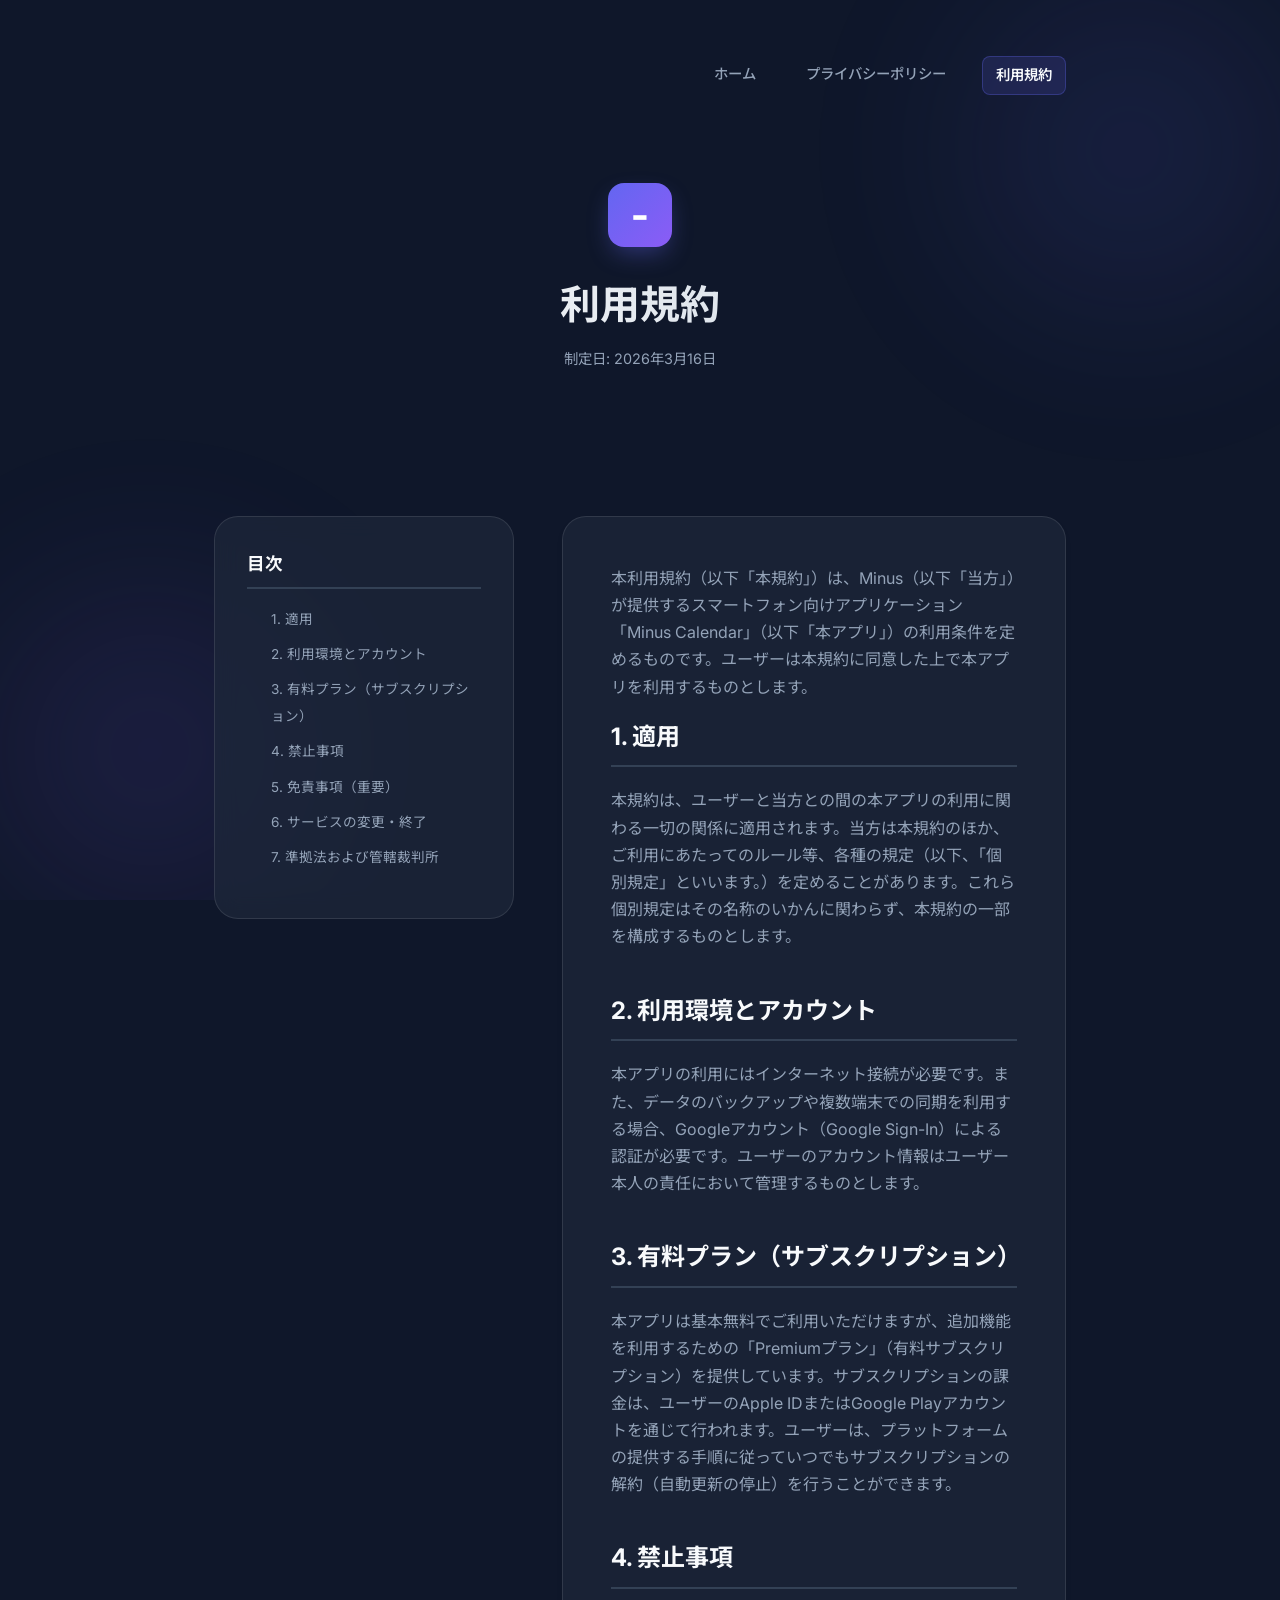
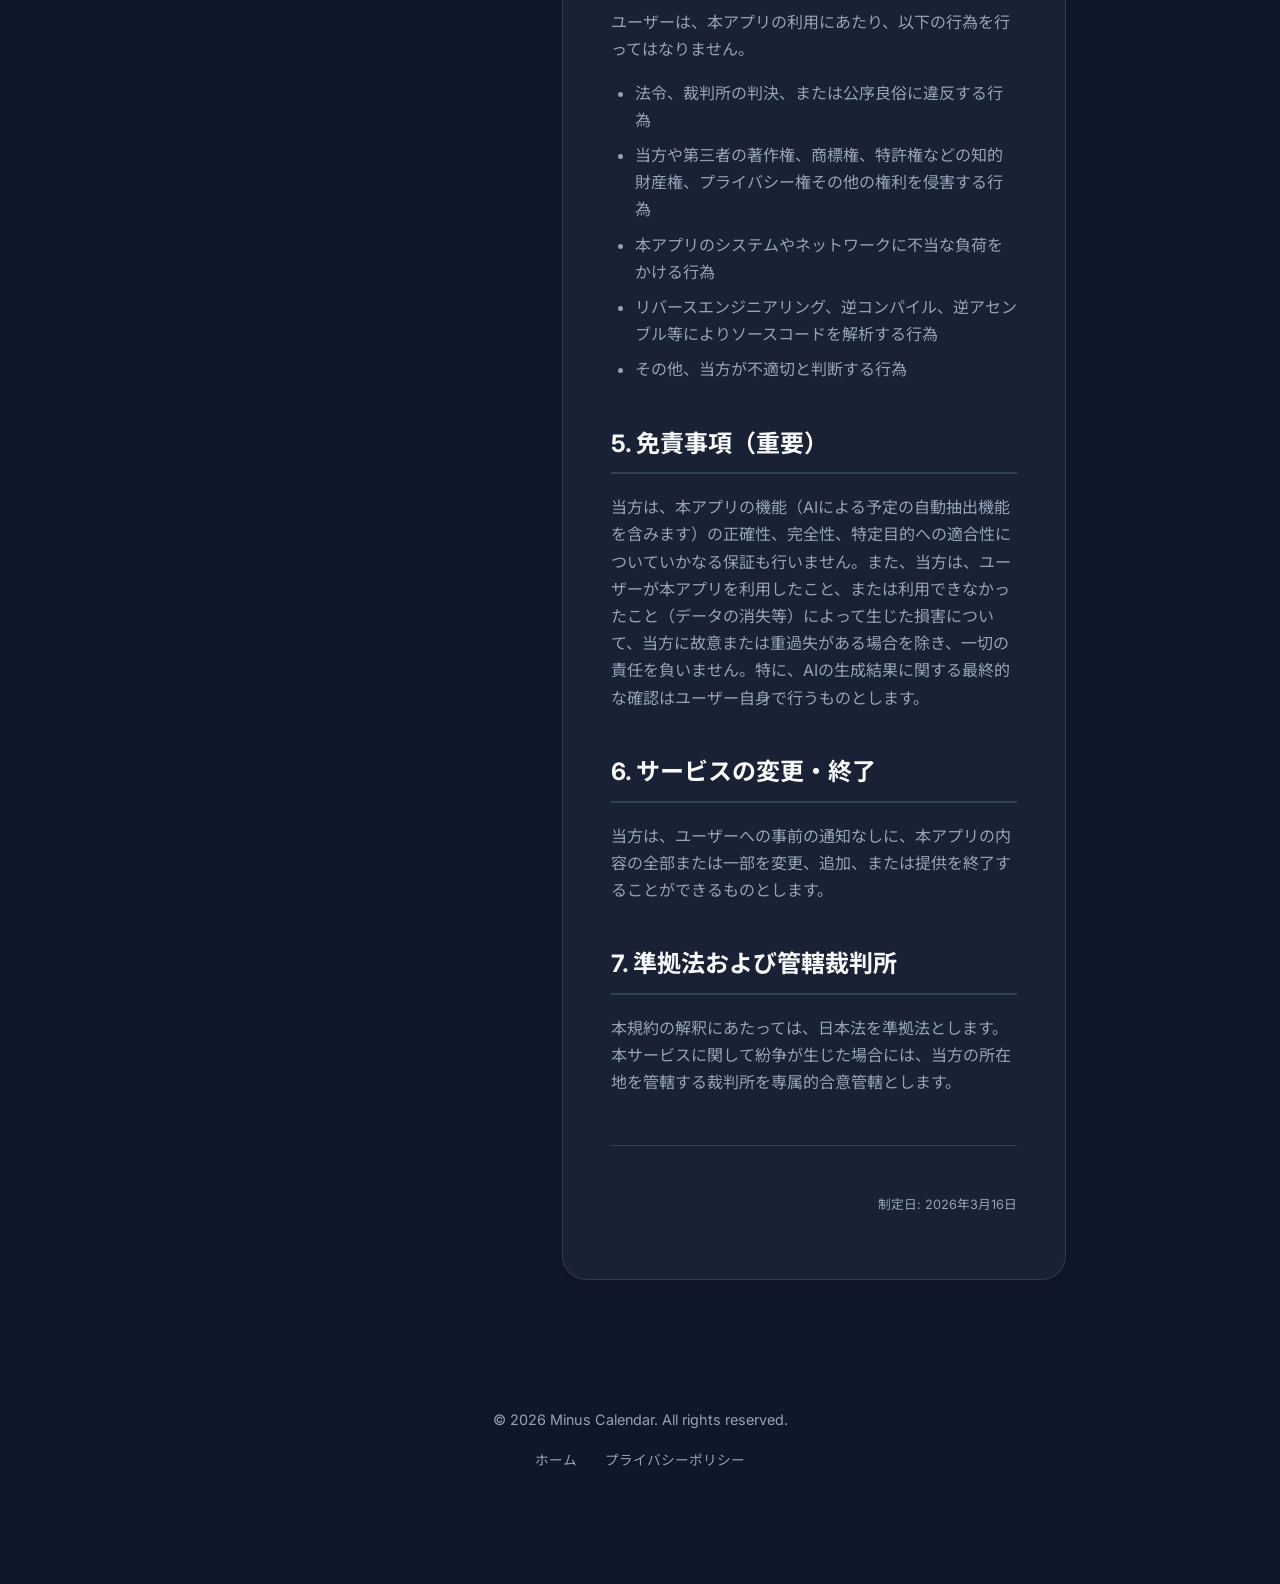
==== terms.html @ 30089161 "メイン、利用規約" ====
<!DOCTYPE html>
<html lang="ja">

<head>
    <meta charset="UTF-8">
    <meta name="viewport" content="width=device-width, initial-scale=1.0">
    <title>利用規約 - Minus Calendar</title>
    <meta name="description" content="Minus Calendar アプリの利用規約です。利用条件、禁止事項、免責事項などを説明します。">
    <link rel="stylesheet" href="style.css">
</head>

<body>
    <div class="bg-blobs">
        <div class="blob blob-1"></div>
        <div class="blob blob-2"></div>
    </div>

    <div class="container">
        <!-- Global Navigation -->
        <nav style="display:flex; justify-content:flex-end; padding: 1.5rem 0; gap: 1.5rem;">
            <a href="main.html" style="color: var(--text-secondary); text-decoration: none; font-size: 0.9rem; font-weight: 500; padding: 0.4rem 0.8rem; border-radius: 8px; transition: color 0.2s;" onmouseover="this.style.color='var(--text-primary)'" onmouseout="this.style.color='var(--text-secondary)'">ホーム</a>
            <a href="index.html" style="color: var(--text-secondary); text-decoration: none; font-size: 0.9rem; font-weight: 500; padding: 0.4rem 0.8rem; border-radius: 8px; transition: color 0.2s;" onmouseover="this.style.color='var(--text-primary)'" onmouseout="this.style.color='var(--text-secondary)'">プライバシーポリシー</a>
            <a href="terms.html" style="color: var(--text-primary); text-decoration: none; font-size: 0.9rem; font-weight: 600; padding: 0.4rem 0.8rem; border-radius: 8px; background: rgba(99,102,241,0.15); border: 1px solid rgba(99,102,241,0.3);">利用規約</a>
        </nav>

        <header class="fade-in">
            <div class="app-logo"></div>
            <h1>利用規約</h1>
            <p class="last-updated">制定日: 2026年3月16日</p>
        </header>

        <div class="main-grid">
            <aside class="toc fade-in">
                <h2>目次</h2>
                <ul>
                    <li><a href="#sec-1">1. 適用</a></li>
                    <li><a href="#sec-2">2. 利用環境とアカウント</a></li>
                    <li><a href="#sec-3">3. 有料プラン（サブスクリプション）</a></li>
                    <li><a href="#sec-4">4. 禁止事項</a></li>
                    <li><a href="#sec-5">5. 免責事項（重要）</a></li>
                    <li><a href="#sec-6">6. サービスの変更・終了</a></li>
                    <li><a href="#sec-7">7. 準拠法および管轄裁判所</a></li>
                </ul>
            </aside>

            <main class="content-wrapper fade-in">
                <p>本利用規約（以下「本規約」）は、Minus（以下「当方」）が提供するスマートフォン向けアプリケーション「Minus Calendar」（以下「本アプリ」）の利用条件を定めるものです。ユーザーは本規約に同意した上で本アプリを利用するものとします。</p>

                <section id="sec-1">
                    <h2>1. 適用</h2>
                    <p>本規約は、ユーザーと当方との間の本アプリの利用に関わる一切の関係に適用されます。当方は本規約のほか、ご利用にあたってのルール等、各種の規定（以下、「個別規定」といいます。）を定めることがあります。これら個別規定はその名称のいかんに関わらず、本規約の一部を構成するものとします。</p>
                </section>

                <section id="sec-2">
                    <h2>2. 利用環境とアカウント</h2>
                    <p>本アプリの利用にはインターネット接続が必要です。また、データのバックアップや複数端末での同期を利用する場合、Googleアカウント（Google Sign-In）による認証が必要です。ユーザーのアカウント情報はユーザー本人の責任において管理するものとします。</p>
                </section>

                <section id="sec-3">
                    <h2>3. 有料プラン（サブスクリプション）</h2>
                    <p>本アプリは基本無料でご利用いただけますが、追加機能を利用するための「Premiumプラン」（有料サブスクリプション）を提供しています。サブスクリプションの課金は、ユーザーのApple IDまたはGoogle Playアカウントを通じて行われます。ユーザーは、プラットフォームの提供する手順に従っていつでもサブスクリプションの解約（自動更新の停止）を行うことができます。</p>
                </section>

                <section id="sec-4">
                    <h2>4. 禁止事項</h2>
                    <p>ユーザーは、本アプリの利用にあたり、以下の行為を行ってはなりません。</p>
                    <ul>
                        <li>法令、裁判所の判決、または公序良俗に違反する行為</li>
                        <li>当方や第三者の著作権、商標権、特許権などの知的財産権、プライバシー権その他の権利を侵害する行為</li>
                        <li>本アプリのシステムやネットワークに不当な負荷をかける行為</li>
                        <li>リバースエンジニアリング、逆コンパイル、逆アセンブル等によりソースコードを解析する行為</li>
                        <li>その他、当方が不適切と判断する行為</li>
                    </ul>
                </section>

                <section id="sec-5">
                    <h2>5. 免責事項（重要）</h2>
                    <p>当方は、本アプリの機能（AIによる予定の自動抽出機能を含みます）の正確性、完全性、特定目的への適合性についていかなる保証も行いません。また、当方は、ユーザーが本アプリを利用したこと、または利用できなかったこと（データの消失等）によって生じた損害について、当方に故意または重過失がある場合を除き、一切の責任を負いません。特に、AIの生成結果に関する最終的な確認はユーザー自身で行うものとします。</p>
                </section>

                <section id="sec-6">
                    <h2>6. サービスの変更・終了</h2>
                    <p>当方は、ユーザーへの事前の通知なしに、本アプリの内容の全部または一部を変更、追加、または提供を終了することができるものとします。</p>
                </section>

                <section id="sec-7">
                    <h2>7. 準拠法および管轄裁判所</h2>
                    <p>本規約の解釈にあたっては、日本法を準拠法とします。本サービスに関して紛争が生じた場合には、当方の所在地を管轄する裁判所を専属的合意管轄とします。</p>
                </section>

                <hr style="border: none; border-top: 1px solid var(--border-color); margin: 3rem 0;">
                <p style="font-size: 0.8rem; text-align: right;">
                    制定日: 2026年3月16日
                </p>
            </main>
        </div>

        <footer>
            <p>© 2026 Minus Calendar. All rights reserved.</p>
            <p style="margin-top: 0.75rem; font-size: 0.85rem;">
                <a href="main.html" style="color: var(--text-secondary); text-decoration: none; margin: 0 0.75rem; transition: color 0.2s;" onmouseover="this.style.color='var(--accent-primary)'" onmouseout="this.style.color='var(--text-secondary)'">ホーム</a>
                <a href="index.html" style="color: var(--text-secondary); text-decoration: none; margin: 0 0.75rem; transition: color 0.2s;" onmouseover="this.style.color='var(--accent-primary)'" onmouseout="this.style.color='var(--text-secondary)'">プライバシーポリシー</a>
            </p>
        </footer>
    </div>

    <script src="script.js"></script>
</body>

</html>
---- style.css ----
@import url('https://fonts.googleapis.com/css2?family=Inter:wght@400;600;700&family=Noto+Sans+JP:wght@400;500;700&display=swap');

:root {
    --bg-color: #0f172a;
    --card-bg: #1e293b;
    --text-primary: #f8fafc;
    --text-secondary: #94a3b8;
    --accent-primary: #6366f1;
    --accent-secondary: #8b5cf6;
    --border-color: #334155;
    --glass-bg: rgba(30, 41, 59, 0.7);
    --glass-border: rgba(255, 255, 255, 0.1);
}

* {
    margin: 0;
    padding: 0;
    box-sizing: border-box;
}

body {
    font-family: 'Inter', 'Noto Sans JP', sans-serif;
    background-color: var(--bg-color);
    color: var(--text-primary);
    line-height: 1.7;
    overflow-x: hidden;
}

/* Background Gradients */
.bg-blobs {
    position: fixed;
    top: 0;
    left: 0;
    width: 100%;
    height: 100%;
    z-index: -1;
    overflow: hidden;
}

.blob {
    position: absolute;
    width: 500px;
    height: 500px;
    background: radial-gradient(circle, var(--accent-primary) 0%, transparent 70%);
    filter: blur(80px);
    opacity: 0.15;
    border-radius: 50%;
    animation: move 20s infinite alternate;
}

.blob-1 {
    top: -100px;
    right: -100px;
}

.blob-2 {
    bottom: -100px;
    left: -100px;
    background: radial-gradient(circle, var(--accent-secondary) 0%, transparent 70%);
    animation-delay: -5s;
}

@keyframes move {
    from { transform: translate(0, 0); }
    to { transform: translate(50px, 50px); }
}

/* Layout */
.container {
    max-width: 900px;
    margin: 0 auto;
    padding: 2rem 1.5rem;
}

header {
    margin-bottom: 4rem;
    text-align: center;
    padding: 4rem 1rem;
}

.app-logo {
    width: 64px;
    height: 64px;
    background: linear-gradient(135deg, var(--accent-primary), var(--accent-secondary));
    margin: 0 auto 1.5rem;
    border-radius: 16px;
    display: flex;
    align-items: center;
    justify-content: center;
    box-shadow: 0 10px 25px -5px rgba(99, 102, 241, 0.4);
}

.app-logo::after {
    content: '-';
    color: white;
    font-size: 40px;
    font-weight: bold;
}

h1 {
    font-size: 2.5rem;
    font-weight: 700;
    margin-bottom: 0.5rem;
    background: linear-gradient(to right, #fff, #cbd5e1);
    -webkit-background-clip: text;
    -webkit-text-fill-color: transparent;
}

.last-updated {
    color: var(--text-secondary);
    font-size: 0.9rem;
}

/* Navigation / TOC */
.toc {
    background: var(--glass-bg);
    backdrop-filter: blur(12px);
    border: 1px solid var(--glass-border);
    padding: 2rem;
    border-radius: 24px;
    margin-bottom: 3rem;
    position: sticky;
    top: 20px;
    max-height: calc(100vh - 40px);
    overflow-y: auto;
    display: none; /* Hidden on small screens, shown in grid on large */
}

@media (min-width: 1200px) {
    .main-grid {
        display: grid;
        grid-template-columns: 300px 1fr;
        gap: 3rem;
        align-items: flex-start;
    }
    .toc {
        display: block;
    }
}

.toc h2 {
    font-size: 1.1rem;
    margin-bottom: 1rem;
    color: var(--text-primary);
}

.toc ul {
    list-style: none;
}

.toc li {
    margin-bottom: 0.5rem;
}

.toc a {
    color: var(--text-secondary);
    text-decoration: none;
    font-size: 0.85rem;
    transition: color 0.2s;
}

.toc a:hover {
    color: var(--accent-primary);
}

/* Content */
.content-wrapper {
    background: var(--glass-bg);
    backdrop-filter: blur(12px);
    border: 1px solid var(--glass-border);
    padding: 3rem;
    border-radius: 24px;
    box-shadow: 0 4px 6px -1px rgba(0, 0, 0, 0.1), 0 2px 4px -1px rgba(0, 0, 0, 0.06);
}

@media (max-width: 640px) {
    .content-wrapper {
        padding: 1.5rem;
    }
}

section {
    margin-bottom: 2.5rem;
}

h2 {
    font-size: 1.5rem;
    margin-bottom: 1.25rem;
    padding-bottom: 0.5rem;
    border-bottom: 2px solid var(--border-color);
    color: var(--text-primary);
}

h3 {
    font-size: 1.2rem;
    margin: 1.5rem 0 0.75rem;
    color: var(--accent-primary);
}

p {
    margin-bottom: 1rem;
    color: var(--text-secondary);
}

ul {
    margin-bottom: 1rem;
    padding-left: 1.5rem;
    color: var(--text-secondary);
}

li {
    margin-bottom: 0.5rem;
}

strong {
    color: var(--text-primary);
}

.placeholder {
    background-color: rgba(99, 102, 241, 0.1);
    border: 1px dashed var(--accent-primary);
    padding: 2px 4px;
    border-radius: 4px;
    color: var(--accent-primary);
    font-weight: 500;
}

/* Footer */
footer {
    text-align: center;
    margin-top: 4rem;
    padding: 4rem 1rem;
    color: var(--text-secondary);
    font-size: 0.9rem;
}

.contact-card {
    background: var(--card-bg);
    padding: 2rem;
    border-radius: 24px;
    margin-bottom: 2rem;
    display: inline-block;
    min-width: 300px;
}

/* Animations */
.fade-in {
    opacity: 0;
    transform: translateY(20px);
    transition: opacity 0.6s ease-out, transform 0.6s ease-out;
}

.fade-in.visible {
    opacity: 1;
    transform: translateY(0);
}
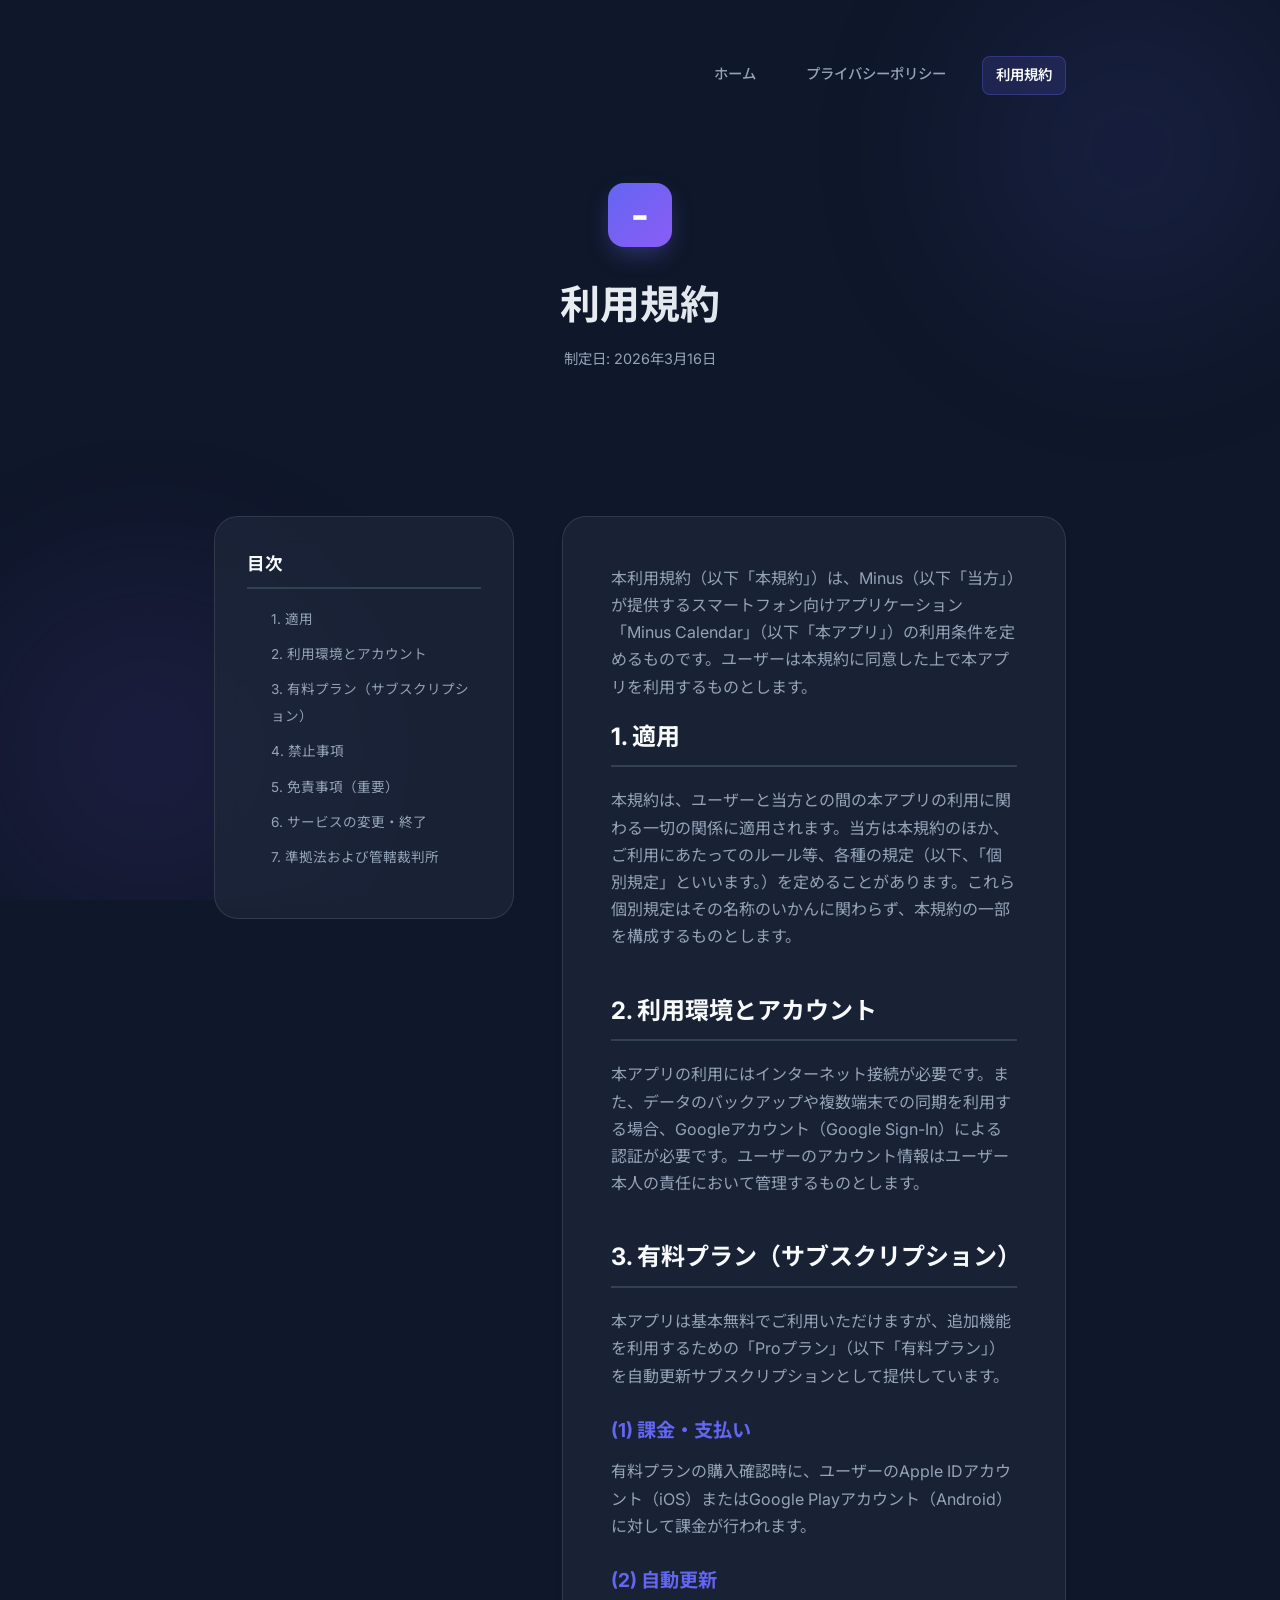
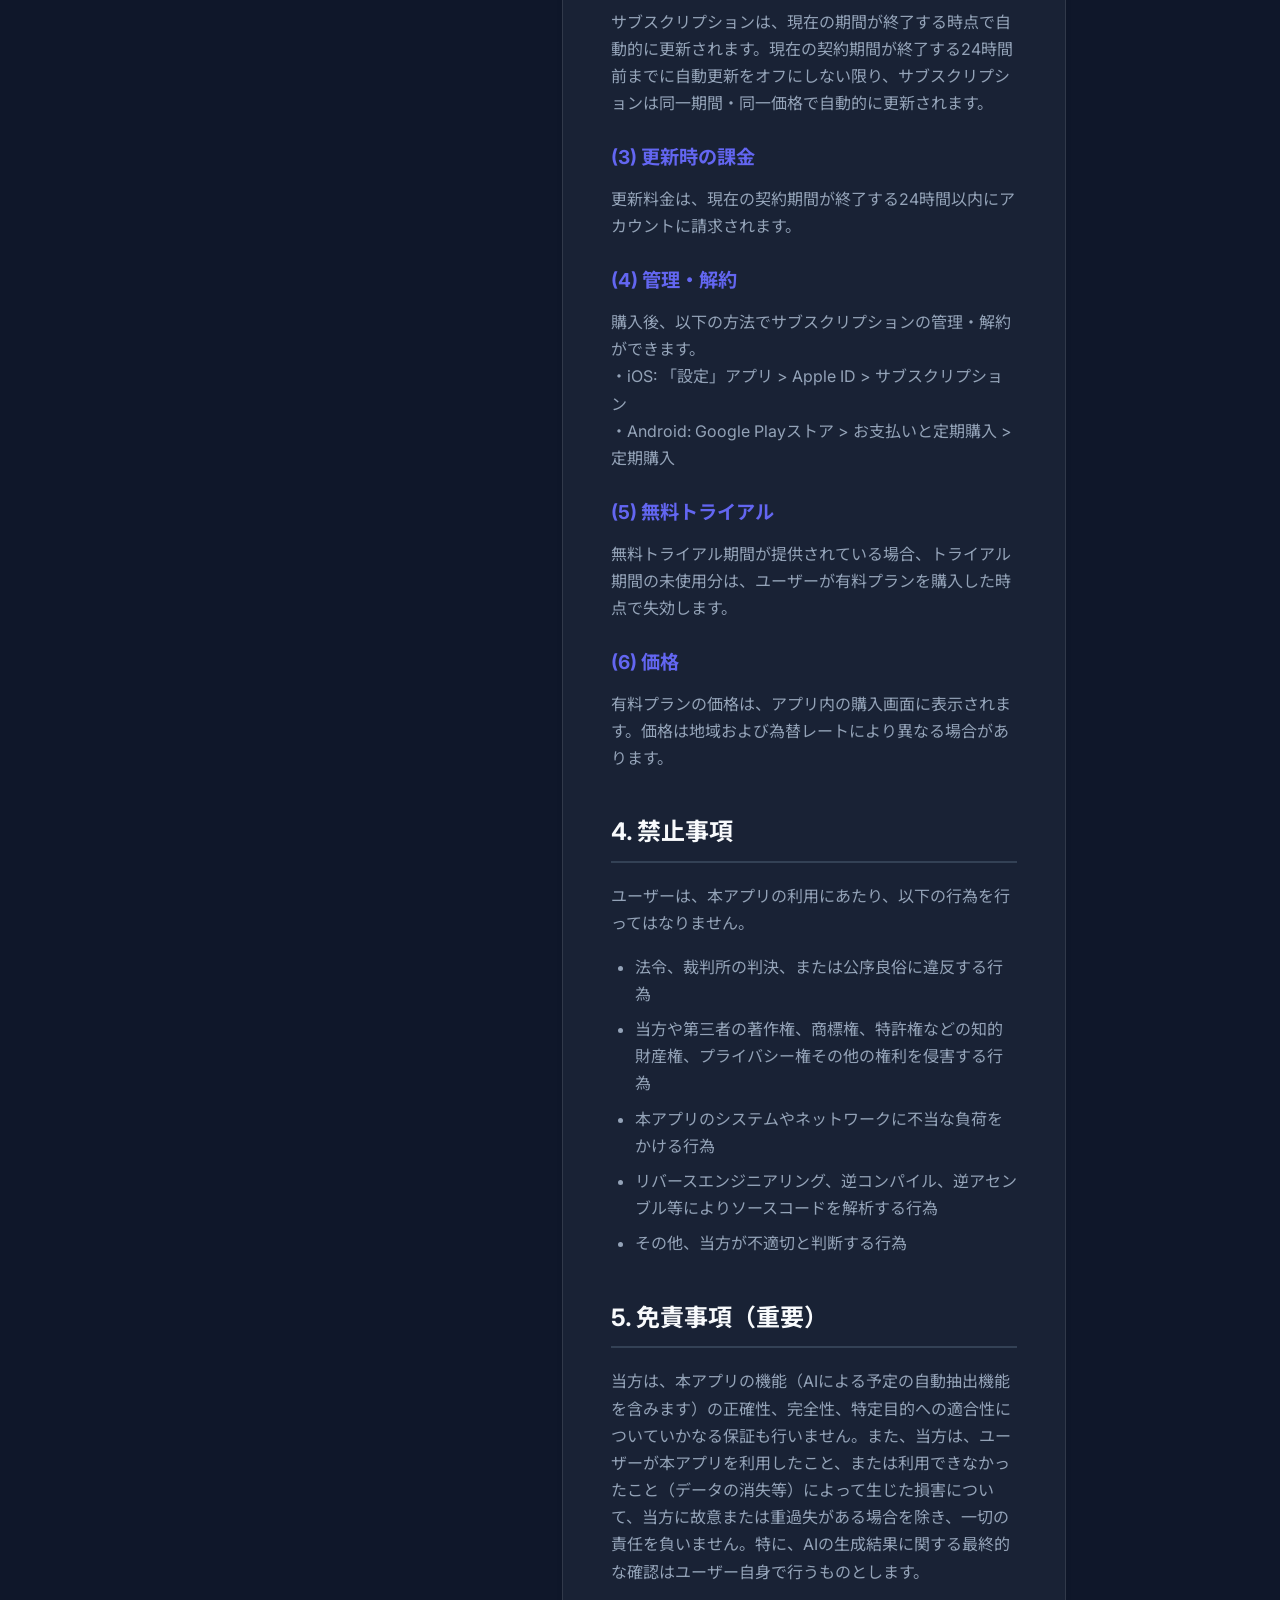
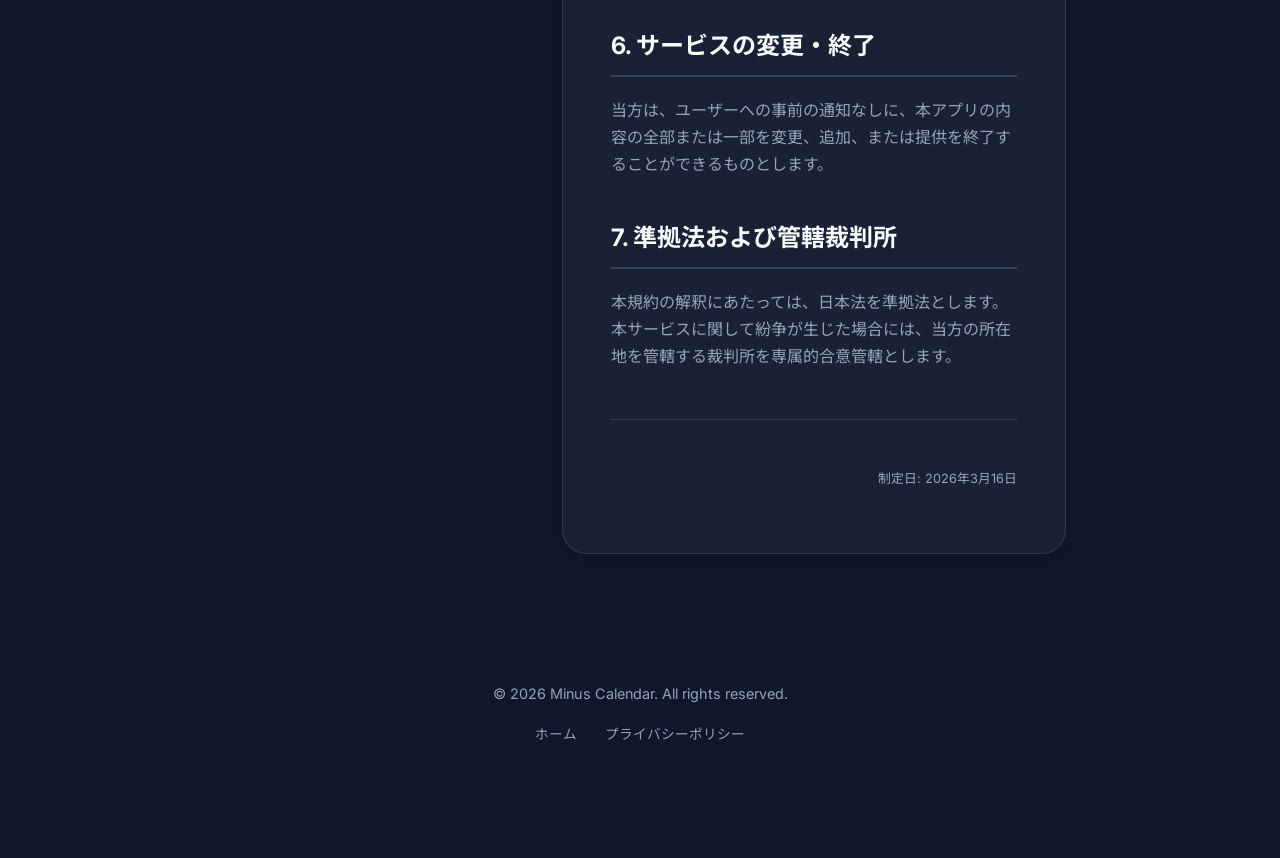
==== commit aedfb423: "app review対応" ====
--- a/terms.html
+++ b/terms.html
@@ -58,7 +58,27 @@
 
                 <section id="sec-3">
                     <h2>3. 有料プラン（サブスクリプション）</h2>
-                    <p>本アプリは基本無料でご利用いただけますが、追加機能を利用するための「Premiumプラン」（有料サブスクリプション）を提供しています。サブスクリプションの課金は、ユーザーのApple IDまたはGoogle Playアカウントを通じて行われます。ユーザーは、プラットフォームの提供する手順に従っていつでもサブスクリプションの解約（自動更新の停止）を行うことができます。</p>
+                    <p>本アプリは基本無料でご利用いただけますが、追加機能を利用するための「Proプラン」（以下「有料プラン」）を自動更新サブスクリプションとして提供しています。</p>
+                    
+                    <h3>(1) 課金・支払い</h3>
+                    <p>有料プランの購入確認時に、ユーザーのApple IDアカウント（iOS）またはGoogle Playアカウント（Android）に対して課金が行われます。</p>
+
+                    <h3>(2) 自動更新</h3>
+                    <p>サブスクリプションは、現在の期間が終了する時点で自動的に更新されます。現在の契約期間が終了する24時間前までに自動更新をオフにしない限り、サブスクリプションは同一期間・同一価格で自動的に更新されます。</p>
+
+                    <h3>(3) 更新時の課金</h3>
+                    <p>更新料金は、現在の契約期間が終了する24時間以内にアカウントに請求されます。</p>
+
+                    <h3>(4) 管理・解約</h3>
+                    <p>購入後、以下の方法でサブスクリプションの管理・解約ができます。<br>
+                    ・iOS: 「設定」アプリ &gt; Apple ID &gt; サブスクリプション<br>
+                    ・Android: Google Playストア &gt; お支払いと定期購入 &gt; 定期購入</p>
+
+                    <h3>(5) 無料トライアル</h3>
+                    <p>無料トライアル期間が提供されている場合、トライアル期間の未使用分は、ユーザーが有料プランを購入した時点で失効します。</p>
+
+                    <h3>(6) 価格</h3>
+                    <p>有料プランの価格は、アプリ内の購入画面に表示されます。価格は地域および為替レートにより異なる場合があります。</p>
                 </section>
 
                 <section id="sec-4">
